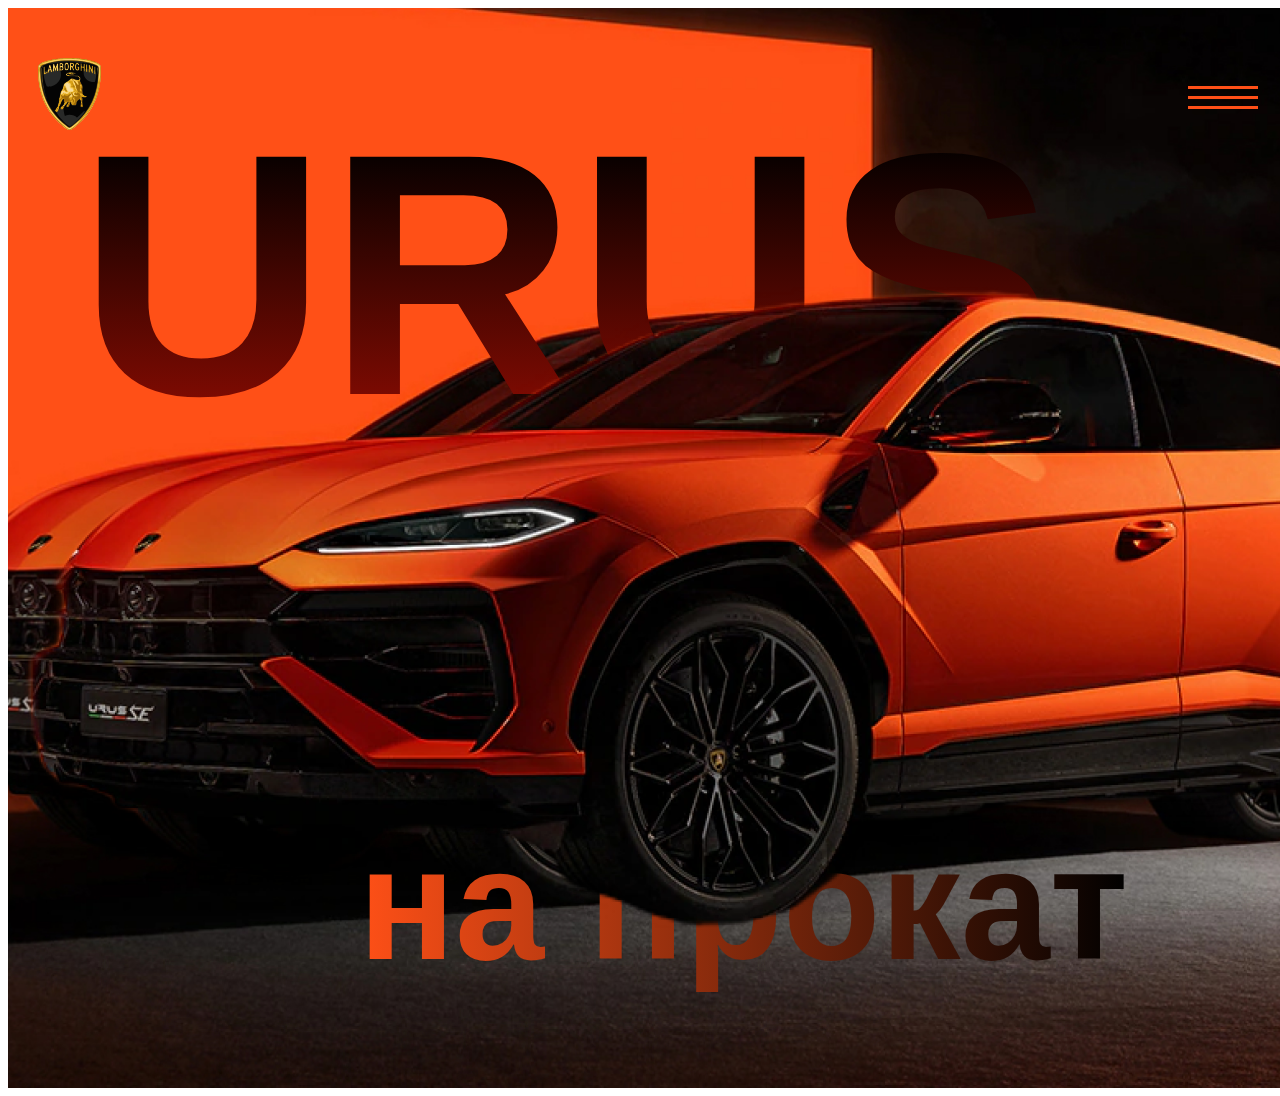
==== index.html @ 12954de3 "header-all" ====
<!DOCTYPE html>
<html lang="en">
<head>
    <meta charset="UTF-8">
    <meta name="viewport" content="width=device-width, initial-scale=1.0">
    <meta http-equiv="X-UA-Compatible" content="ie=edge">
    <title>URUS на прокат</title>
    
    <link rel="stylesheet" href="css/reset.css">
    <link rel="stylesheet" href="css/style.css">
</head>
<body>
    <header class="header">
      <div class="container">
        <div class="header__top">
          <a href="#" class="logo">
            <img class="logo__img" src="images/logo.svg" alt="">
          </a>
          <div class="menu">
            <button class="menu__btn">
              <span></span>
              <span></span>
              <span></span>
            </button>
          </div>
        </div>
        <div class="header__content">
          <h1 class="title">URUS</h1>
          <img class="header__images" src="images/urus.png" alt="">
          <h2 class="subtitle">на прокат</h2>
        </div>
      </div>
    </header>

    <script src="js/main.js"></script>
</body>
</html>
---- css/style.css ----
html{
    box-sizing: border-box;
} 

*,
*::after,
*::before{
  box-sizing: inherit;
}

a{
    color: inherit;
    text-decoration: none;
}

ul{
    list-style-type:none;
}

button{
background-color:transparent ;
padding: 0;
border: 0;
cursor: pointer;
}
 
.container{
    
padding: 0 10px;
margin: 0 auto;
}
body{
    font-family: "Inter", sans-serif;
    font-weight: 900;
    font-style: normal;
    font-size: 24px;
    line-height: 1.3; 
   width: 100%;

}
.header {
background-image: url(../images/header-bg.jpg);

height: 1080px;
background-size: cover;
background-position: center;
background-repeat: no-repeat;
}

.header__top{
    padding-top: 50px;
display: flex;
justify-content: space-between;
align-items: center;
margin-left: 20px;
margin-right: 20px;
}

.menu__btn{
display: flex;
flex-direction: column;
justify-content: space-between;
width: 70px;
height: 23px;
}

.menu__btn span{
background-color: #FF5017;
width: 100%;
height: 3px;
}

.header__content{
    position: relative;
    display: flex;
    flex-direction: column;
    justify-content: space-between;
}

.title{
    position: absolute;
    left: 60px;
 font-size: 345px;
 line-height: 0.8;
 padding: 0;
 margin: 0;
 background: linear-gradient(180deg, #000000 0%, #830B02 100%);
 -webkit-background-clip: text;
 -webkit-text-fill-color: transparent;
 background-clip: text;
 text-fill-color: transparent;

}
.subtitle{
    position: absolute;
    z-index: 0;
    top: 530px;
    right: 150px;
font-size: 160px;
background: linear-gradient(90deg, #FF5017 0%, #000000 100%);
-webkit-background-clip: text;
-webkit-text-fill-color: transparent;
background-clip: text;
text-fill-color: transparent;
align-self: flex-end;

}
.header__images{
position: absolute;
z-index: 1;
left: 0;
right: 0;
bottom: 0;
top:470px;
margin: auto;
}
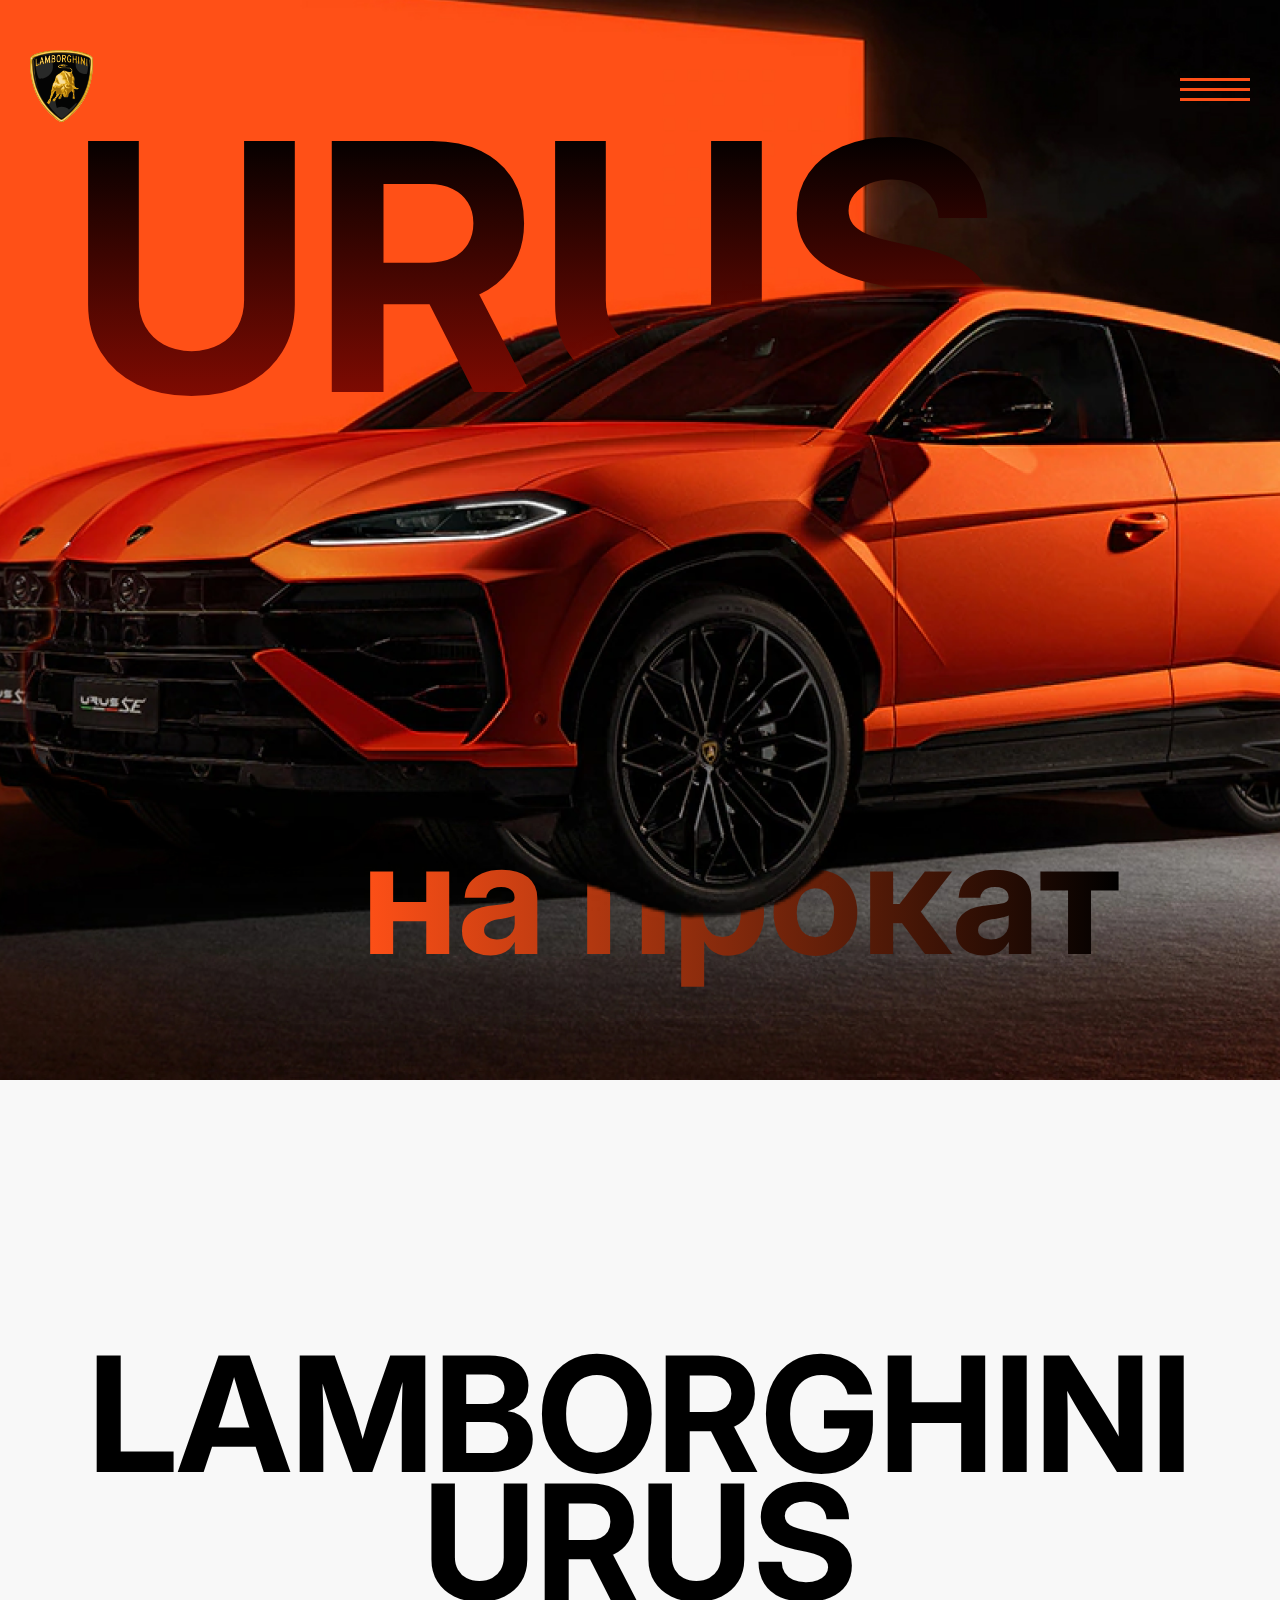
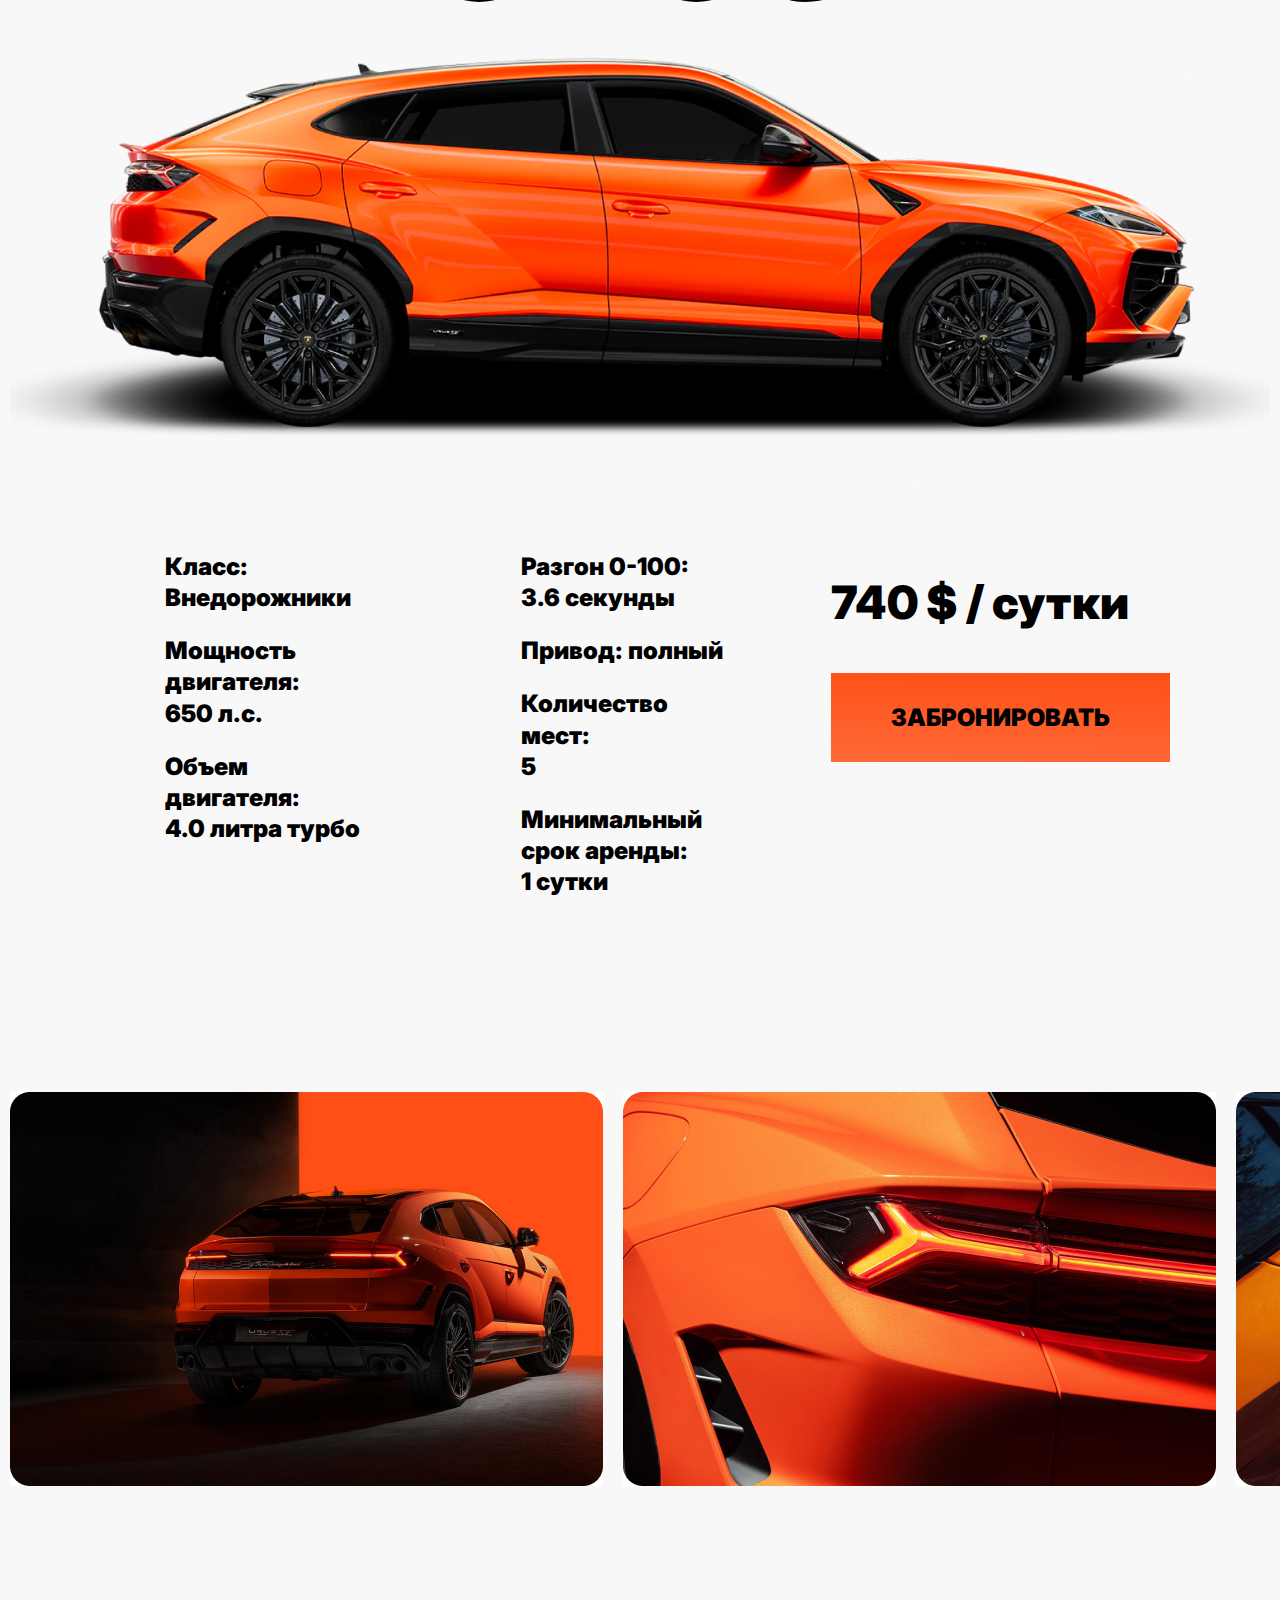
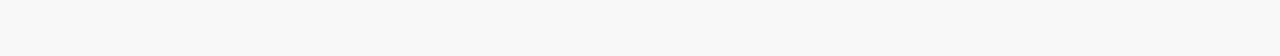
==== commit b824a605: "second section" ====
--- a/index.html
+++ b/index.html
@@ -5,7 +5,9 @@
     <meta name="viewport" content="width=device-width, initial-scale=1.0">
     <meta http-equiv="X-UA-Compatible" content="ie=edge">
     <title>URUS на прокат</title>
-    
+    <link rel="preconnect" href="https://fonts.googleapis.com">
+    <link rel="preconnect" href="https://fonts.gstatic.com" crossorigin>
+    <link href="https://fonts.googleapis.com/css2?family=Inter:ital,opsz,wght@0,14..32,900;1,14..32,900&display=swap" rel="stylesheet">
     <link rel="stylesheet" href="css/reset.css">
     <link rel="stylesheet" href="css/style.css">
 </head>
@@ -31,6 +33,57 @@
         </div>
       </div>
     </header>
+      <section class="info">
+        <div class="container">
+          <h2 class="info__title">
+            Lamborghini Urus
+          </h2>
+          <img src="images/info-car.png" alt="" class="info__img">
+          <div class="info__content">
+            <dl class="info__list">
+              <div class="info__class__line">
+              <dt>Класс:</dt>
+              <dd class="izmena">Внедорожники</dd>
+              </div>
+              <div class="info__class__line">
+              <dt>Мощность двигателя:</dt>
+              <dd class="izmena">   650 л.c.</dd>
+              </div>
+              <div class="info__class__line">
+              <dt>Объем двигателя:</dt>
+              <dd class="izmena">4.0 литра турбо</dd>
+              </div>
+              <div class="info__class__line">
+              <dt>Разгон 0-100:</dt>
+              <dd class="izmena">3.6 секунды</dd>
+              </div>
+              <div class="info__class__line">
+              <dt>Привод:</dt>
+              <dd class="izmena">полный</dd>
+              </div>
+              <div class="info__class__line">
+              <dt class="izmena">Количество мест:</dt>
+              <dd class="izmena">5</dd>
+              </div>
+              <div class="info__class__line">
+              <dt>Минимальный срок аренды:</dt>
+              <dd class="izmena">1 сутки</dd>
+              </div>
+            </dl>
+             <div class="order__box">
+             <p class="price">
+              740 $ / сутки
+             </p>
+             <button class="order">ЗАБРОНИРОВАТЬ</button>
+           </div>
+          </div>
+          <div class="info__galar">
+            <img src="images/gall-1.jpg" alt="">
+            <img src="images/gall-2.jpg" alt="">
+            <img src="images/gall-3.jpg" alt="">
+          </div>
+        </div>
+      </section>
 
     <script src="js/main.js"></script>
 </body>
--- a/css/style.css
+++ b/css/style.css
@@ -36,6 +36,8 @@
     font-size: 24px;
     line-height: 1.3; 
    width: 100%;
+   margin: 0;
+   padding: 0;
 
 }
 .header {
@@ -113,4 +115,67 @@
 bottom: 0;
 top:470px;
 margin: auto;
+}
+
+.info{
+    background-color: #f8f8f8;
+}
+
+.info{
+    padding: 170px 0;
+}
+.info__title{
+    text-align: center;
+    line-height: .8;
+    font-size: 160px;
+    text-transform: uppercase;
+    margin-bottom: 0;
+    margin-top: 100px;
+}
+.info__img{
+  margin: 0 auto;
+  max-width: 100%;
+  align-items: center;
+}
+.info__content{
+    display: flex;
+    margin-bottom: 170px;
+    padding-left: 155px;
+    padding-right: 100px;
+    gap: 94px;
+}
+.info__list{
+    column-count: 2;
+    gap: 140px;
+}
+.info__list dt,
+.info__list dd{
+display: inline-block;
+}
+.info__class__line{
+    margin-bottom: 22px;
+}
+.price{
+    margin-bottom: 40px;
+    font-size: 46px;
+}
+.order{
+padding: 30px 60px;
+background: linear-gradient(181.77deg, #FF5017 2.24%, #FF6837 99.25%);
+font-family: "Inter", sans-serif;
+    font-weight: 900;
+    font-size: 24px;
+}
+.info__galar{
+    display: flex;
+    justify-content: space-between;
+    
+    gap: 20px;
+    border-radius: 20px;
+}
+.info__galar img{
+    max-width: 100%;
+}
+.izmena{
+    margin-left: 0px;
 }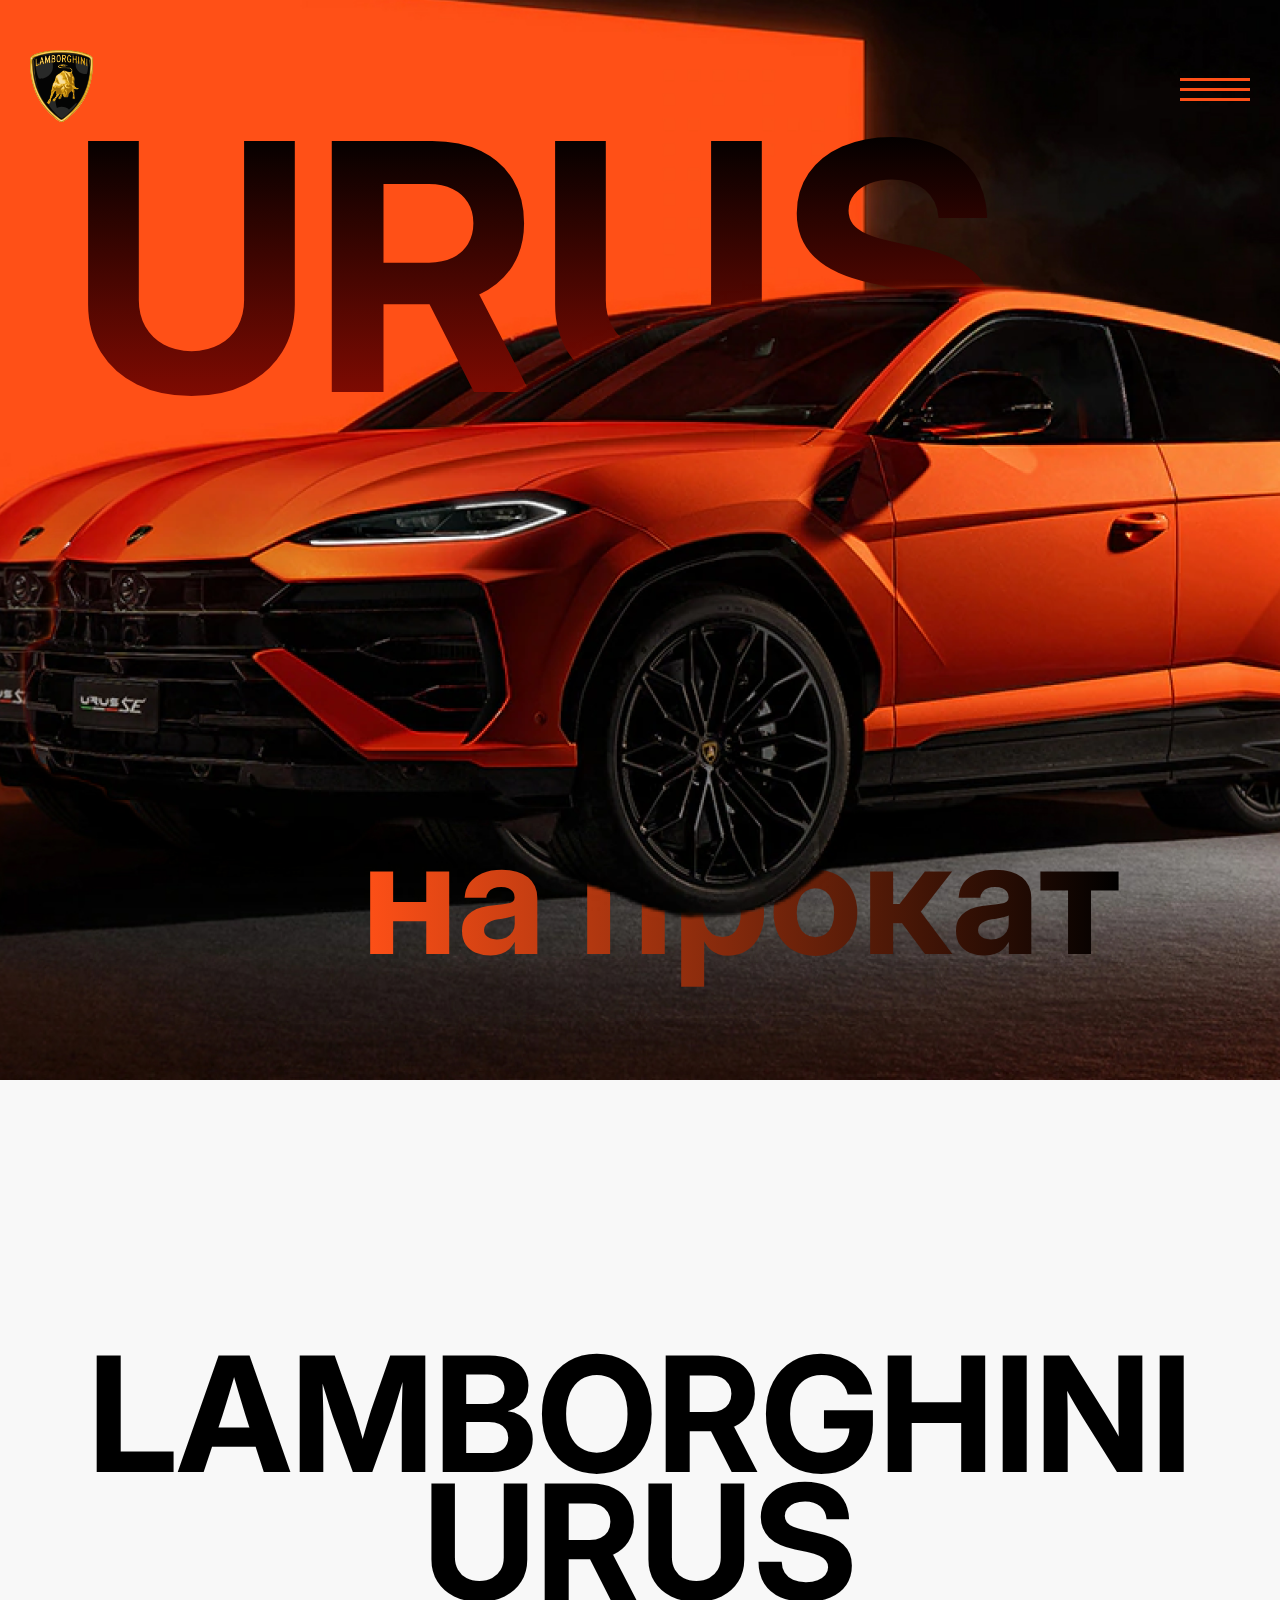
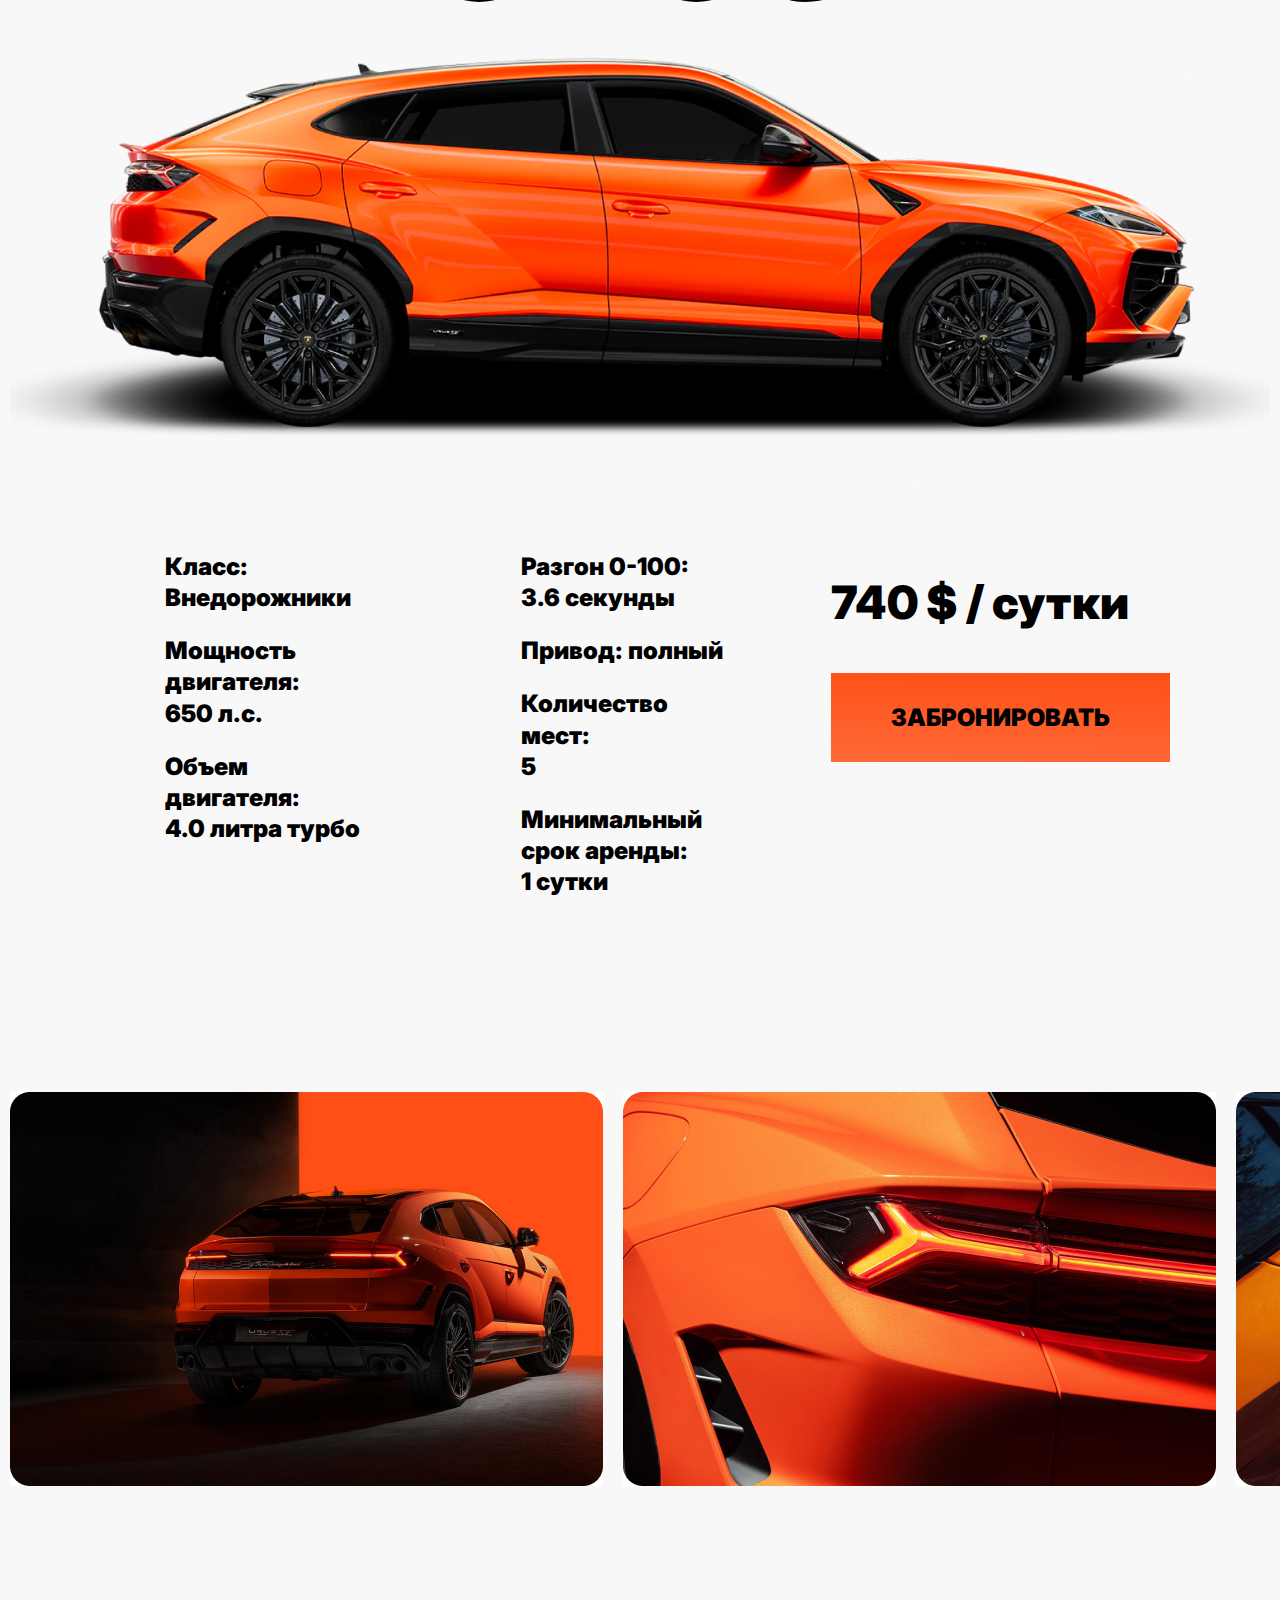
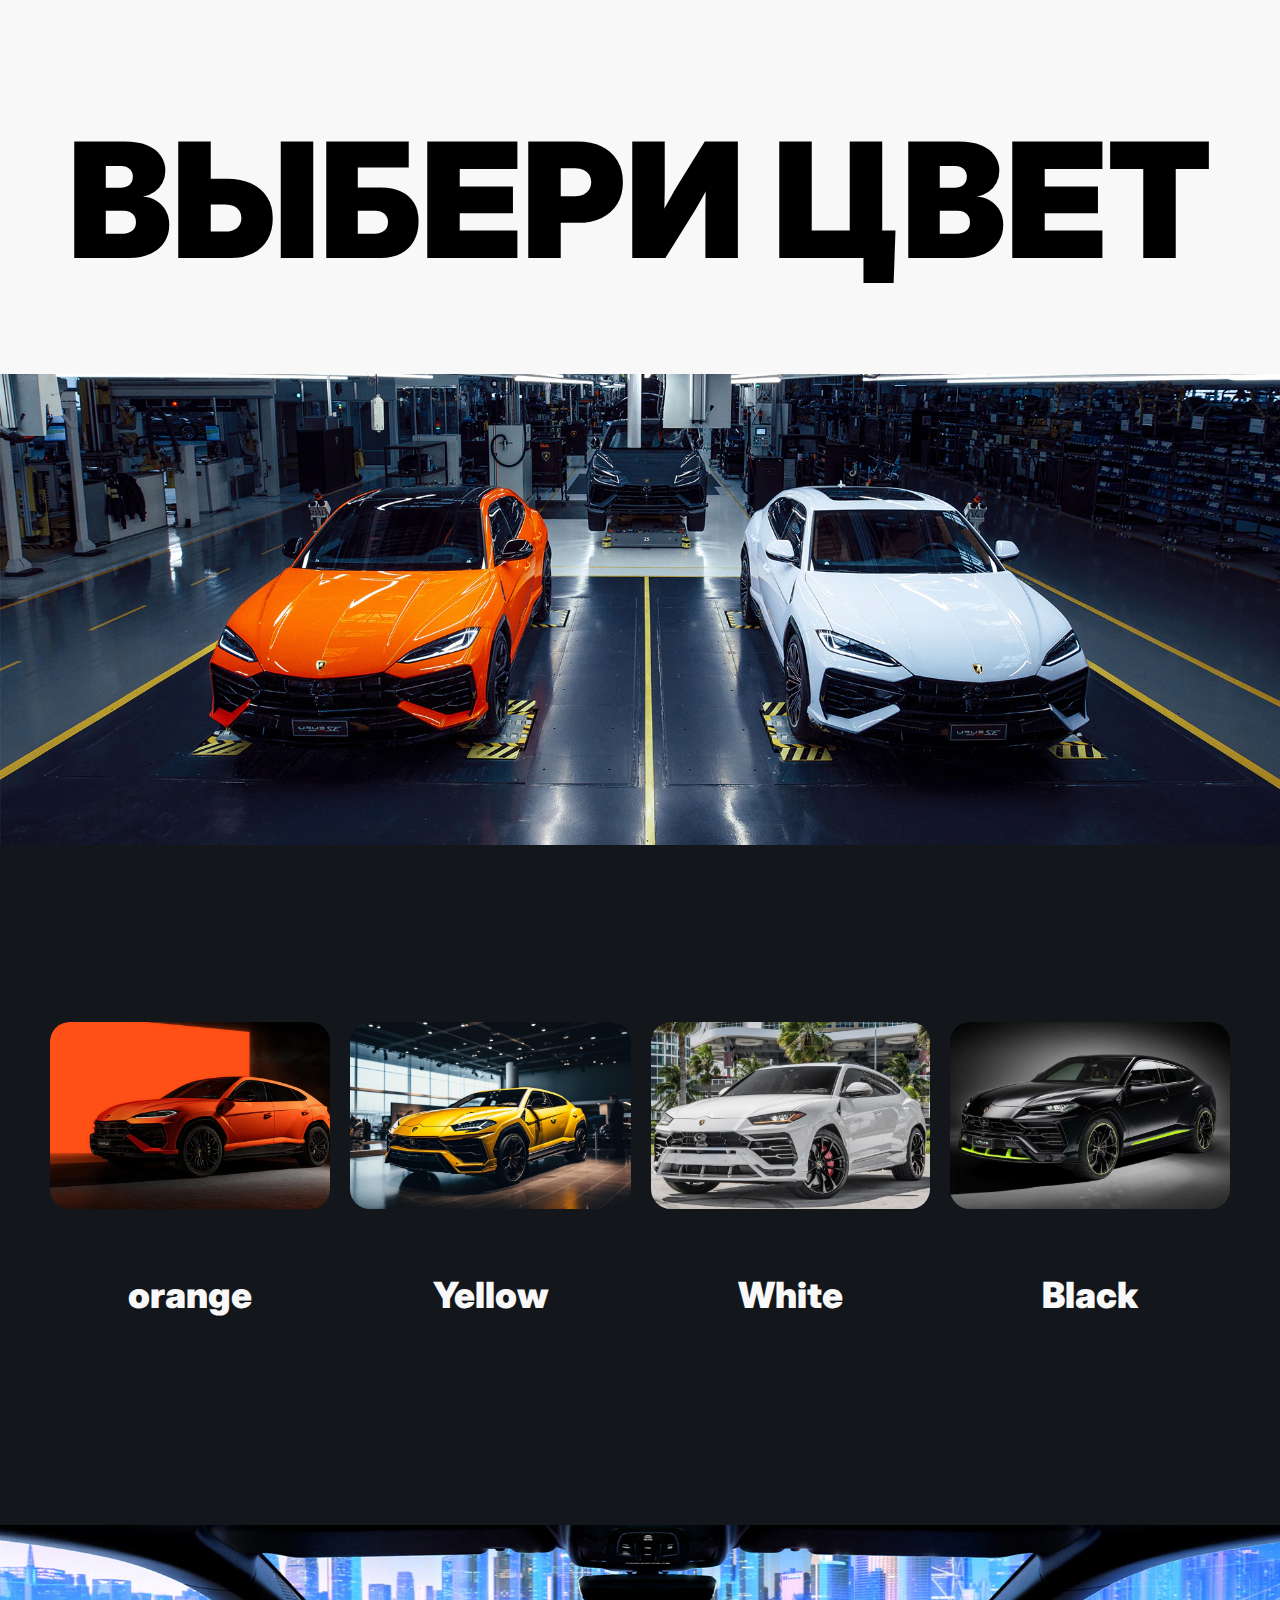
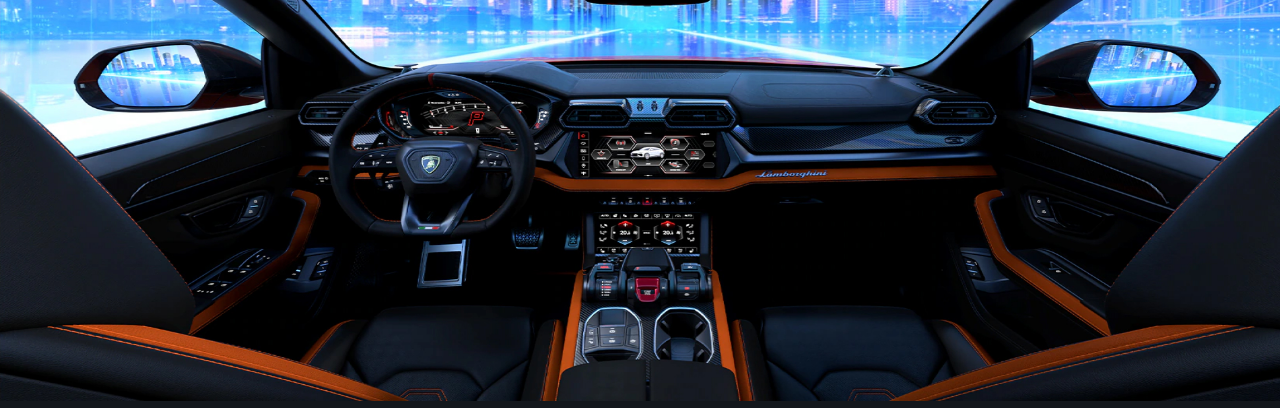
==== commit 3d48ed7e: "main/second version" ====
--- a/index.html
+++ b/index.html
@@ -84,7 +84,33 @@
           </div>
         </div>
       </section>
-
+        <div class="color">
+          <p class="color__text">
+            Выбери цвет
+          </p>
+          <div class="color__galary">
+            <img class="start" src="images/start.jpg" alt="">
+            <div class="color__box box">
+              <div class="box-item">
+              <img src="images/db-1.jpg" alt="">
+              <p class="gallary-box__text">orange</p>
+              </div>
+              <div class="box-item">
+              <img src="images/db-2.jpg" alt="">
+              <p class="gallary-box__text">Yellow</p>
+              </div>
+              <div class="box-item">
+              <img src="images/db-3.jpg" alt="">
+              <p class="gallary-box__text">White</p>
+              </div>
+              <div class="box-item">
+              <img src="images/db-4.jpg" alt="">
+              <p class="gallary-box__text">Black</p>
+              </div>
+            </div>
+            <img class="end" src="images/end.jpg" alt="">
+          </div>
+        </div>
     <script src="js/main.js"></script>
 </body>
 </html>--- a/css/style.css
+++ b/css/style.css
@@ -38,6 +38,7 @@
    width: 100%;
    margin: 0;
    padding: 0;
+   background-color: #f8f8f8;
 
 }
 .header {
@@ -178,4 +179,38 @@
 }
 .izmena{
     margin-left: 0px;
-}+}
+.color{
+    background-color: #f8f8f8;
+    margin-top: -120px;
+}
+.color__text{
+    text-align: center;
+    text-transform: uppercase;
+    font-size: 160px;
+    margin-bottom: 70px;
+}
+.color__galary{
+    background-color :#13171C;
+}
+.start,
+.end{
+width: 100%;
+margin: 0 auto;
+}
+.box{
+padding: 170px 50px;
+gap: 20px;
+display: flex;
+justify-content: space-between;
+text-align: center;
+}
+.box img{
+max-width: 100%;
+border-radius: 20px;
+margin-bottom: 20px;
+}
+.box p{
+font-size: 36px;
+color: #f8f8f8;
+} 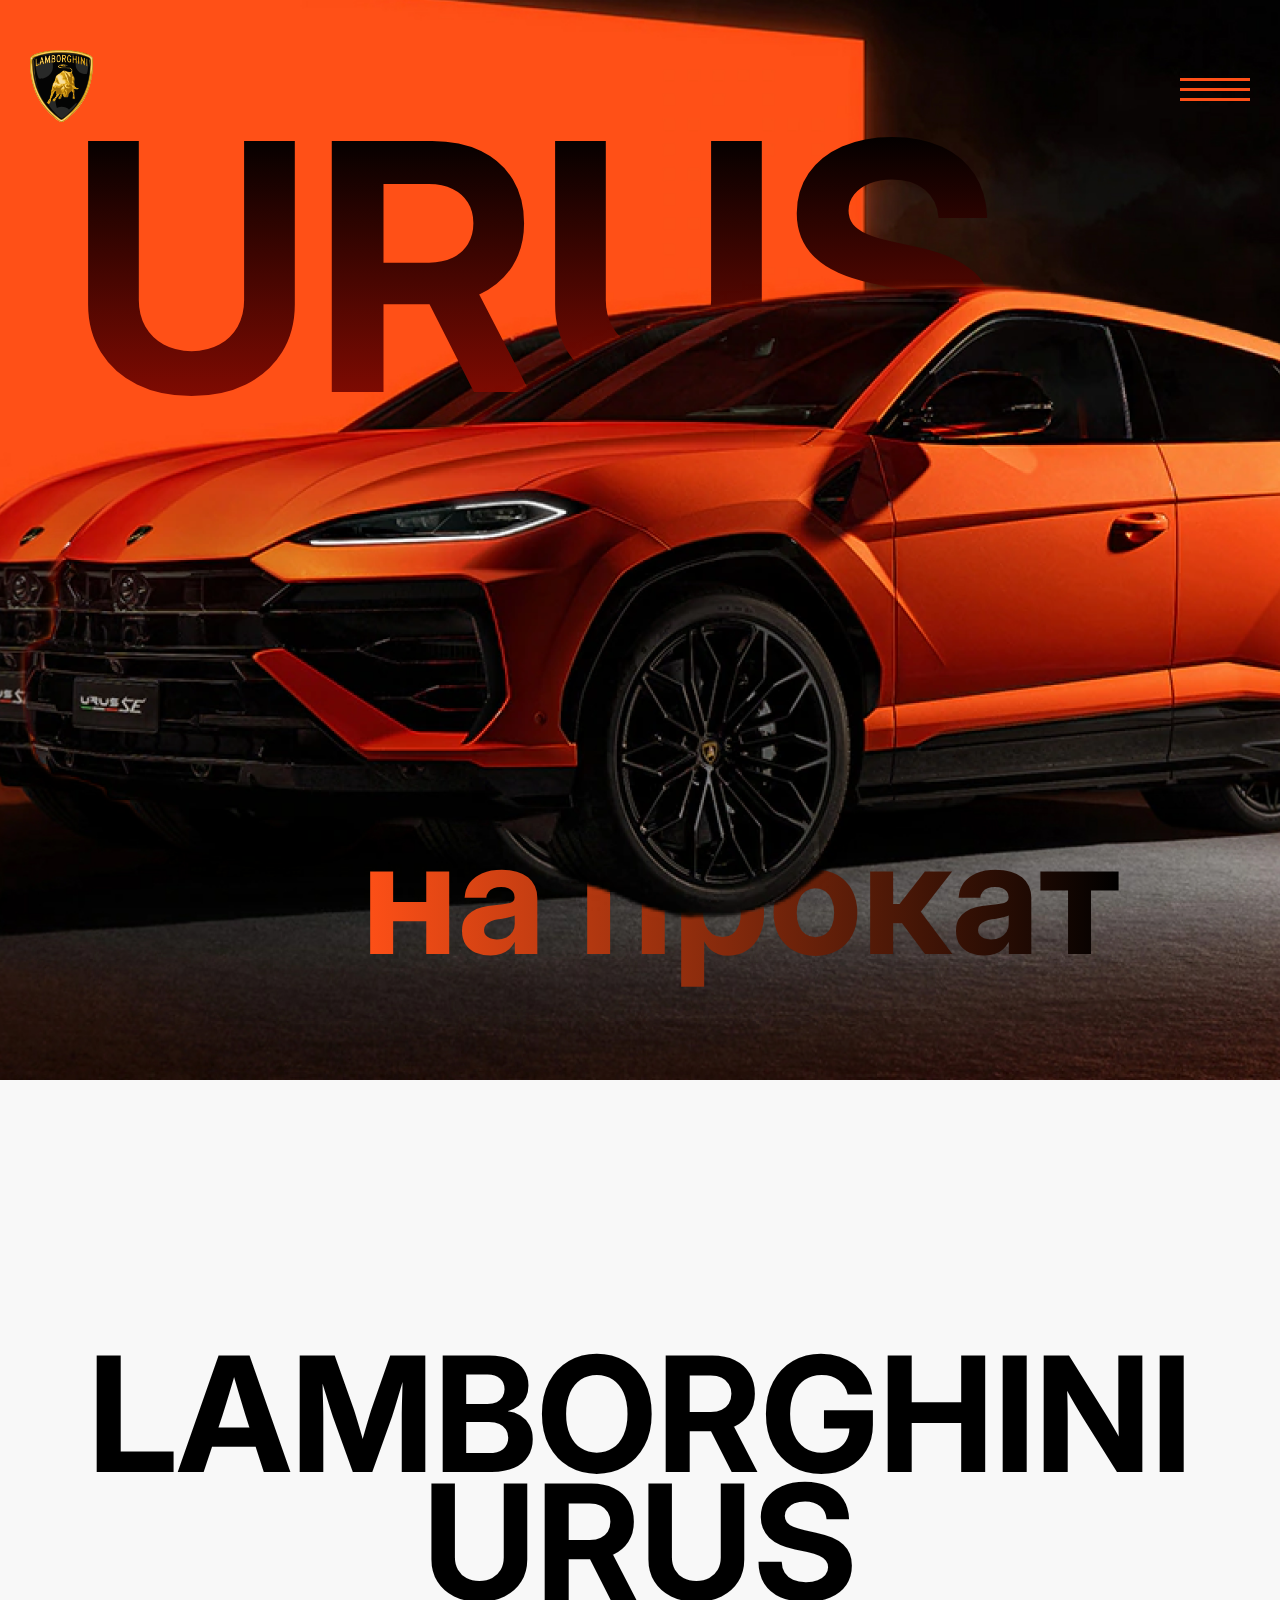
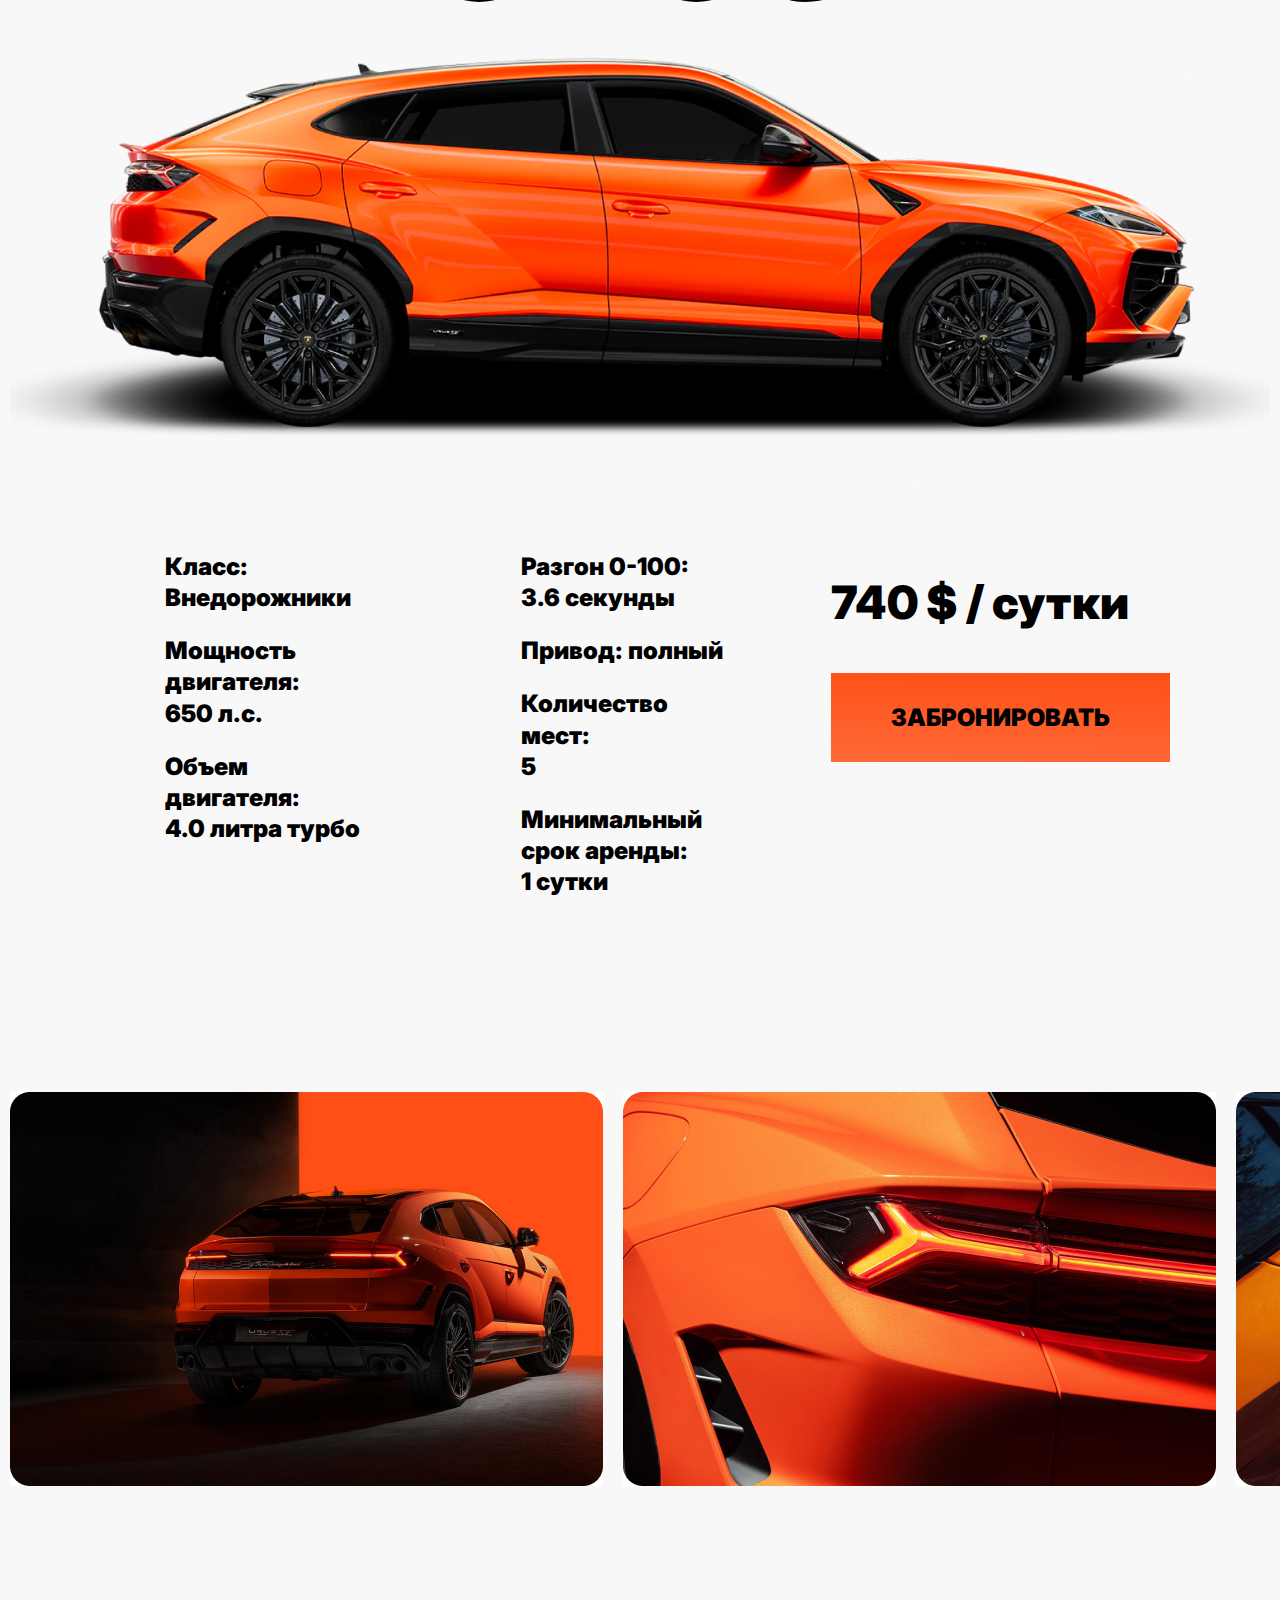
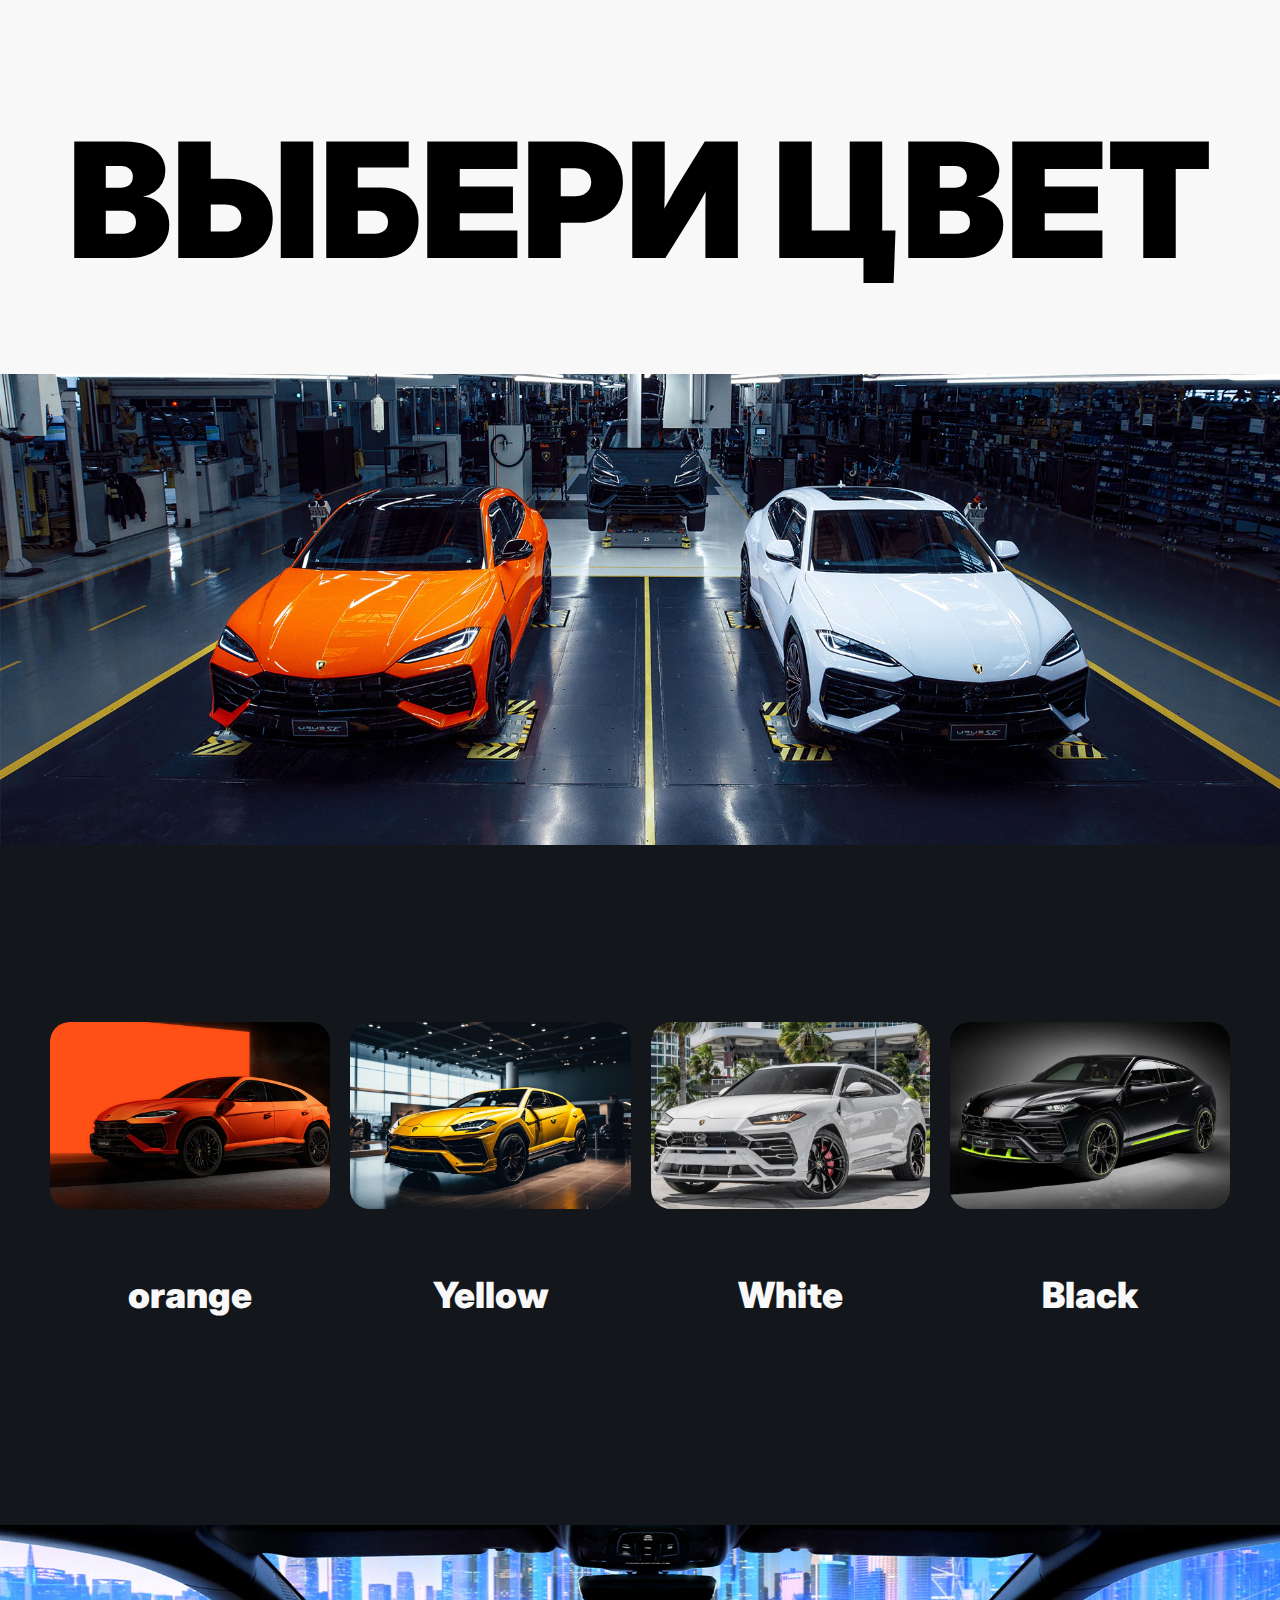
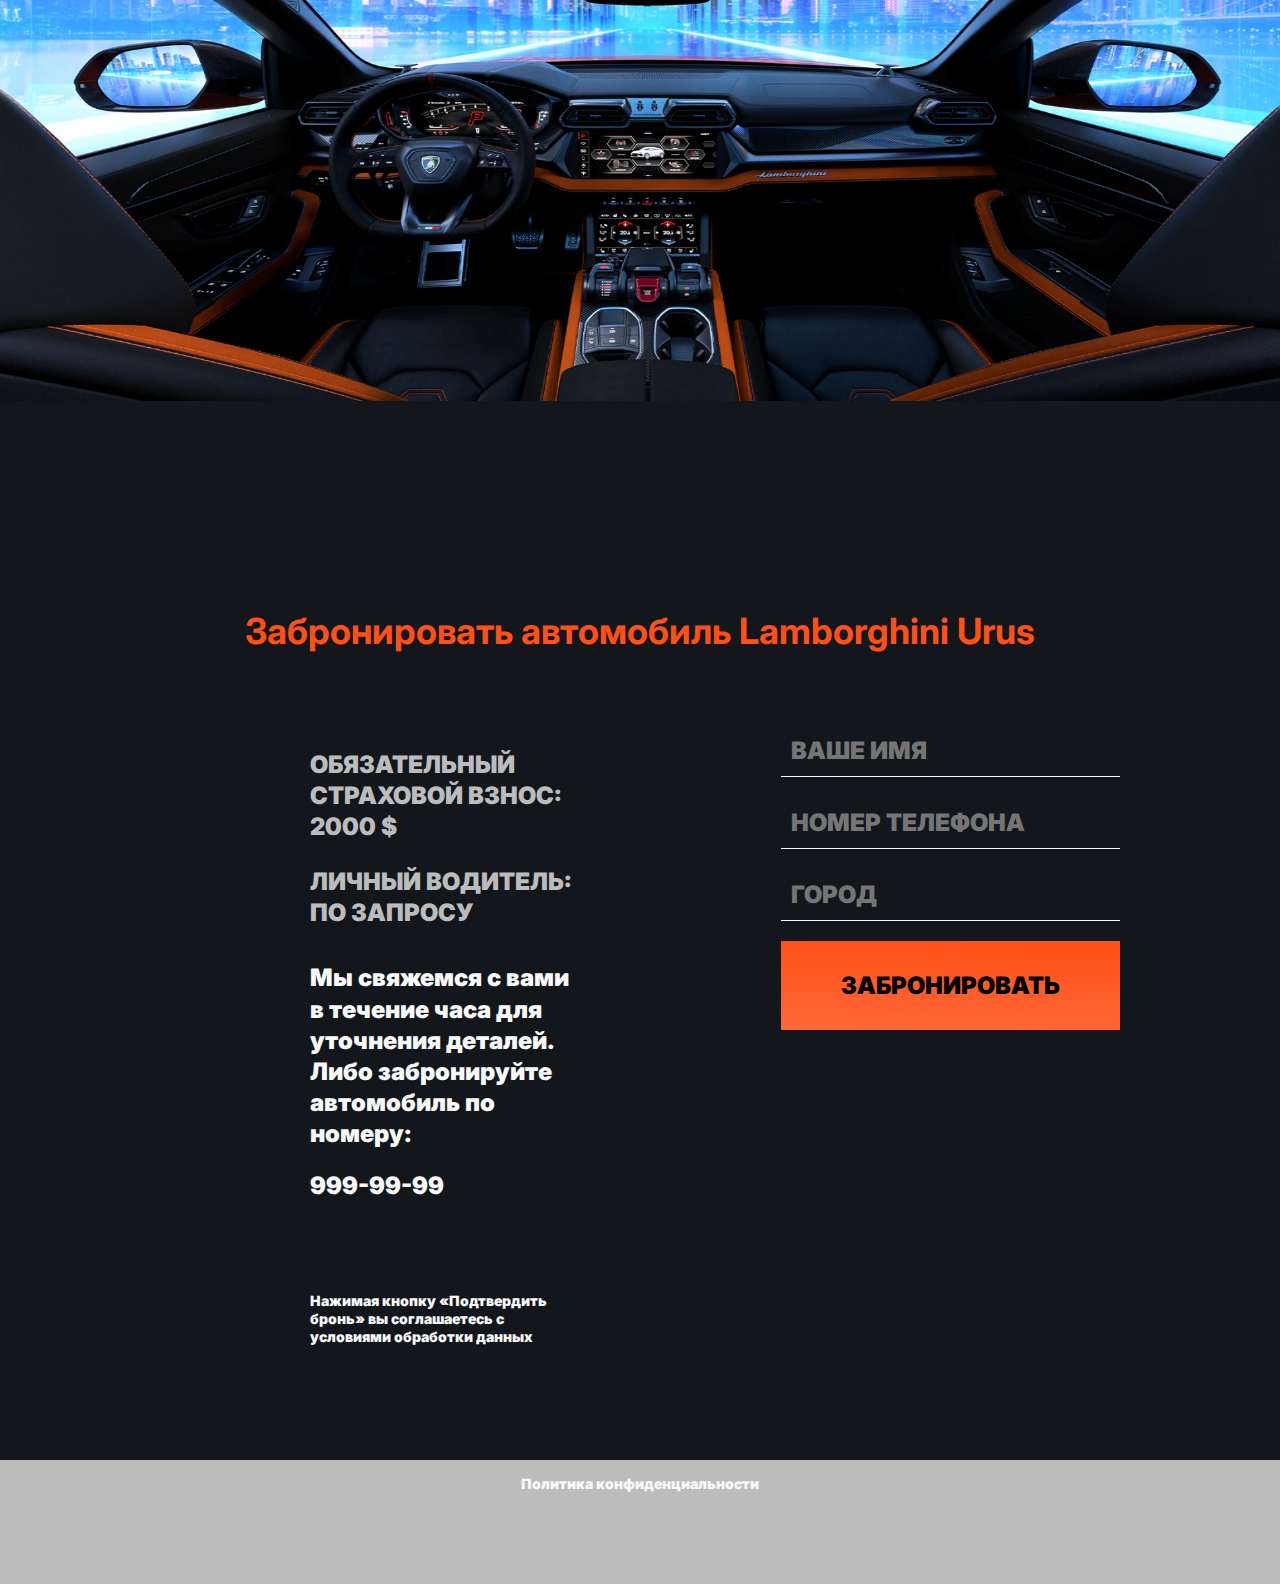
==== commit ca23cd6f: "last block and footer" ====
--- a/index.html
+++ b/index.html
@@ -111,6 +111,37 @@
             <img class="end" src="images/end.jpg" alt="">
           </div>
         </div>
+
+        <section class="contacts">
+          <div class="container">
+            <h2 class="contacts__title">
+              Забронировать автомобиль Lamborghini Urus
+            </h2>
+            <div class="contacts__box">
+              <div class="contacts__info">
+                 <p class="contacts__headtext">Обязательный страховой взнос: 2000 $</p>
+                 <p class="contacts__headtext">личный водитель: по запросу</p>
+                 <p class="contacts__text">
+                  Мы свяжемся с вами в течение часа для уточнения деталей. 
+                  Либо забронируйте автомобиль по номеру:
+                 </p>
+                 <a href="tel:999-99-99" class="phone">999-99-99</a>
+                 <p class="contacts__text-rules">
+                  Нажимая кнопку «Подтвердить бронь» вы соглашаетесь с условиями обработки данных
+                 </p>
+              </div>
+              <form action="" class="contscts__form ">
+                 <input class="form__input" type="text" placeholder="Ваше имя">
+                 <input class="form__input" type="text" placeholder="НОМЕР ТЕЛЕФОНА">
+                 <input class="form__input" type="text" placeholder="ГОРОД">
+                 <button type="submit" class="order form__order">ЗАБРОНИРОВАТЬ</button> 
+              </form>
+            </div>
+          </div>
+        </section>
+        <footer class="footer">
+          <a href="#" class="footer__link">Политика конфиденциальности</a>
+        </footer>
     <script src="js/main.js"></script>
 </body>
 </html>--- a/css/style.css
+++ b/css/style.css
@@ -213,4 +213,86 @@
 .box p{
 font-size: 36px;
 color: #f8f8f8;
-} +} 
+.contacts{
+    padding-top: 170px;
+    padding-bottom: 100px;
+    background-color :#13171C;
+
+}
+.contacts__title{
+    text-align: center;
+    margin-bottom: 70px;
+    font-size: 36px;
+    color:#FF5017 ;
+}
+.contacts__box{
+    display: flex;
+    justify-content: space-between;
+    gap: 40px 200px;
+    padding-left: 300px;
+    padding-right: 150px;
+
+}
+.contacts__headtext{
+    color: #BCBCBC;
+    text-transform: uppercase;
+    margin-bottom: 20px;
+}
+.contacts__info{
+    max-width: 565px;
+}
+.contacts__text,
+.contacts__text-rules,
+.phone{
+color: #f8f8f8;
+}
+.contacts__text{
+    padding-top: 10px;
+    margin-bottom: 20px;
+    max-width: 477px;
+}
+.contacts__text-rules{
+    padding-top: 77px;
+    font-size: 14px;
+max-width: 340px;
+}
+.contscts__form{
+flex-basis: 594px;
+}
+.form__input{
+display: block;
+width: 100%;
+margin-bottom: 20px;
+max-width: 594px;
+padding: 10px;
+font-size: 24px;
+line-height: 1.3;
+font-family: "Inter", sans-serif;
+font-weight: 900;
+text-transform: uppercase;
+color: #f8f8f8;
+background-color: transparent;
+border: none;
+border-bottom:1px solid #f8f8f8;
+}
+.form__input::placeholder{
+    font-size: 24px;
+line-height: 1.3;
+font-family: "Inter", sans-serif;
+font-weight: 900;
+text-transform: uppercase;
+}
+
+.form__order{
+    width: 100%;
+    
+}
+
+.footer{
+    text-align: center;
+    padding: 15px 0 90px;
+    font-size: 14px;
+    color: #f8f8f8;
+    background-color: #BCBCBC;
+}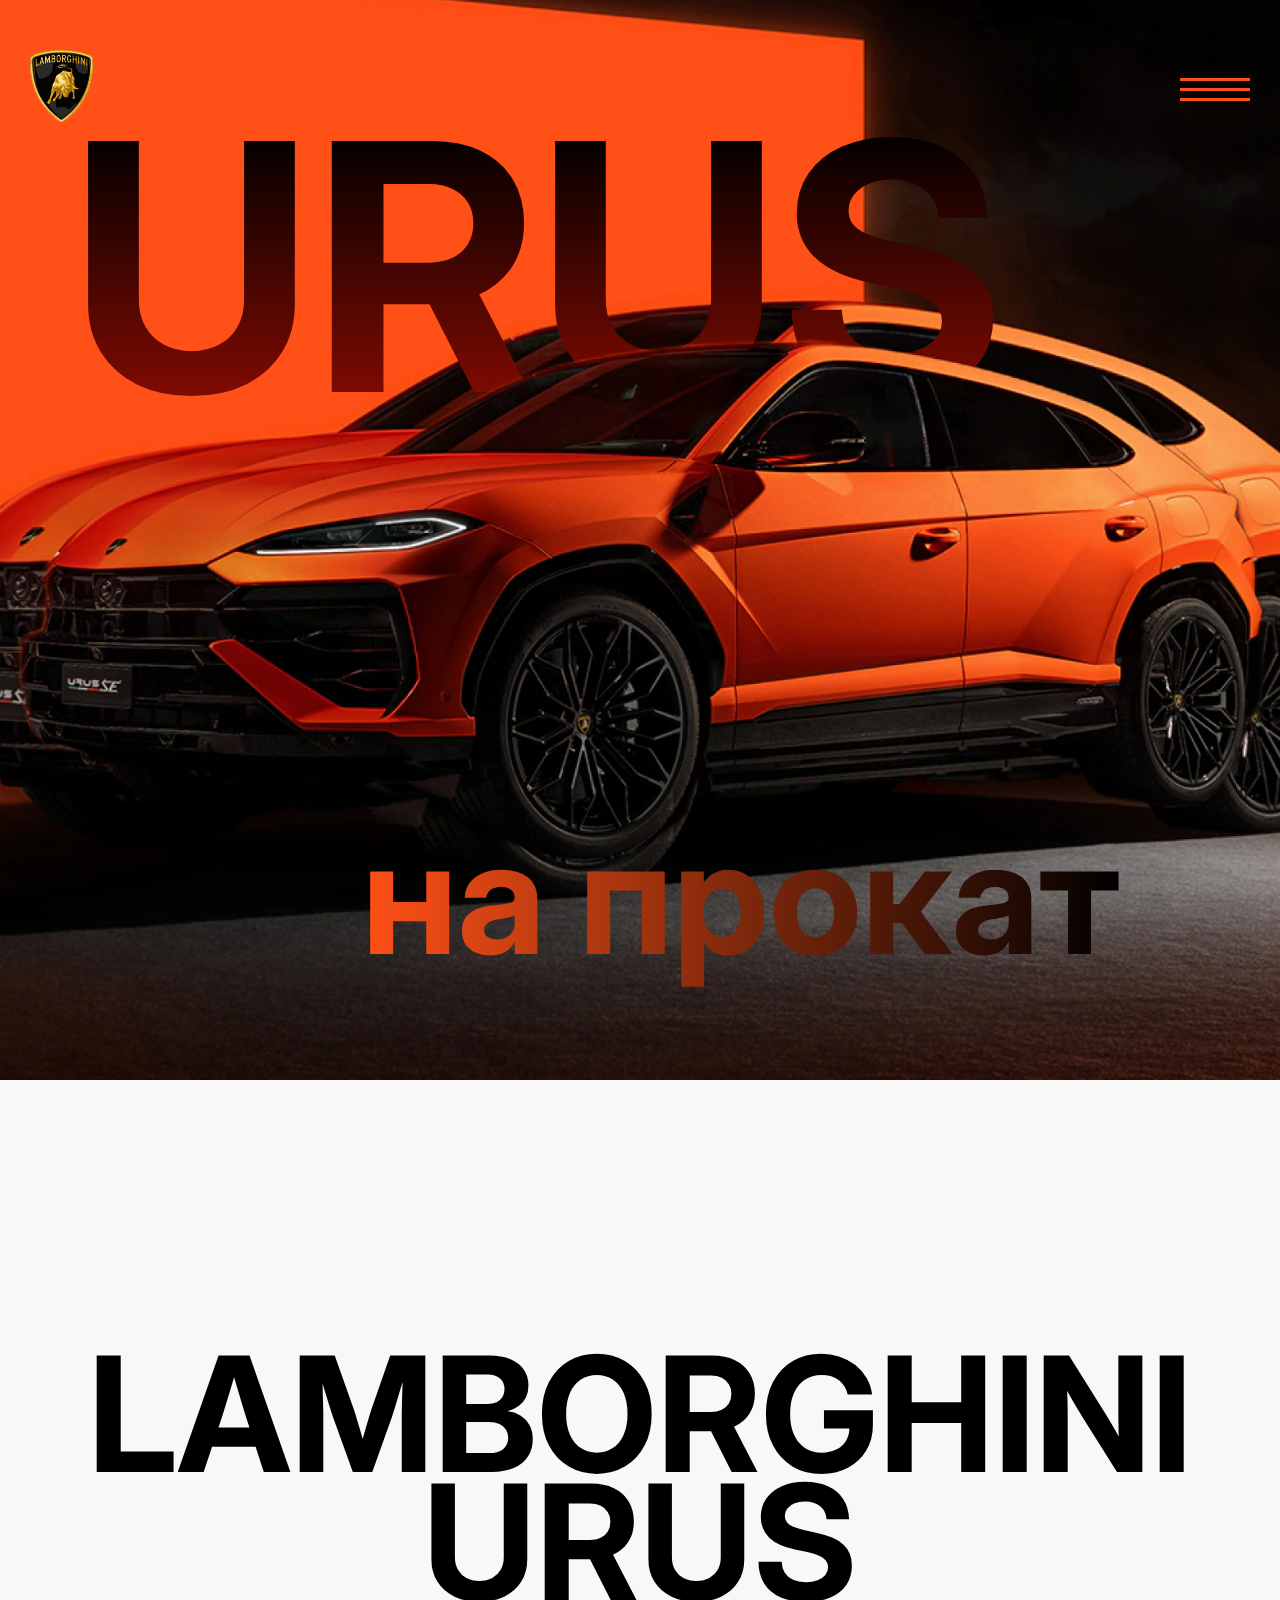
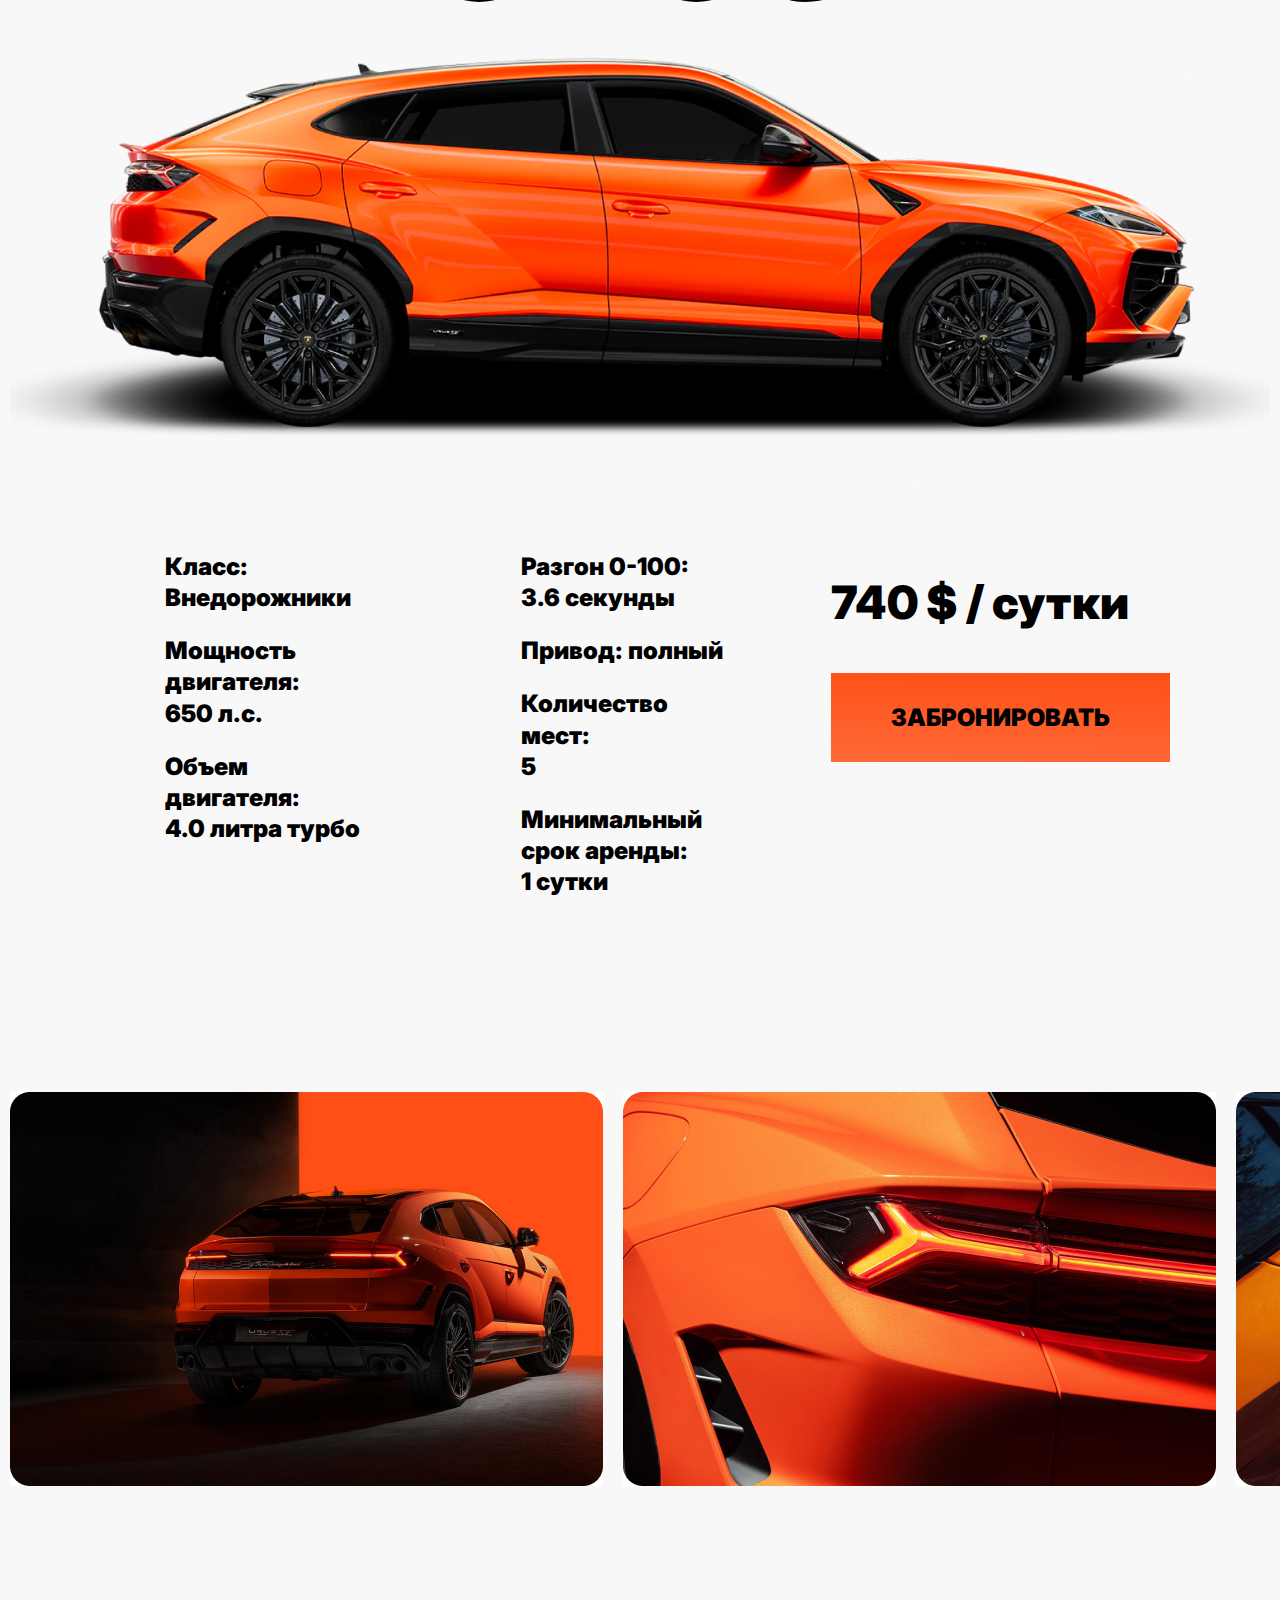
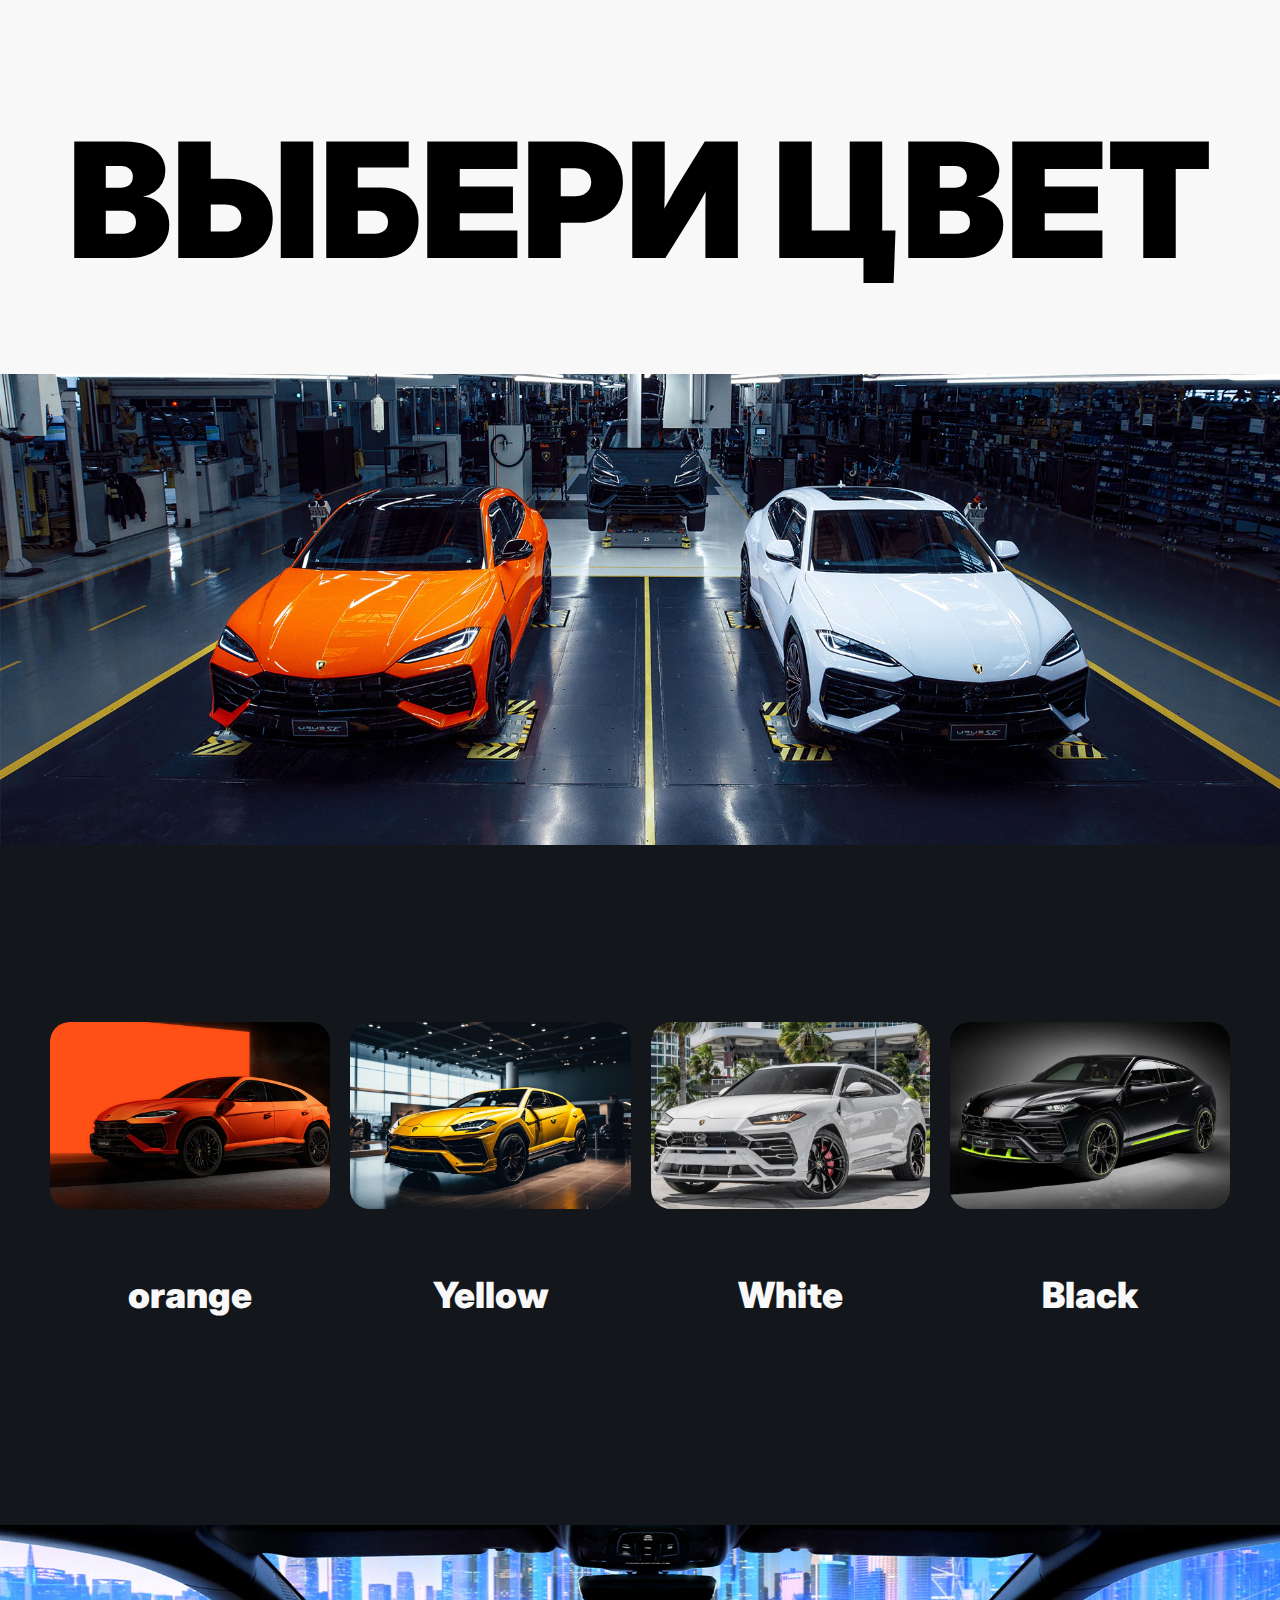
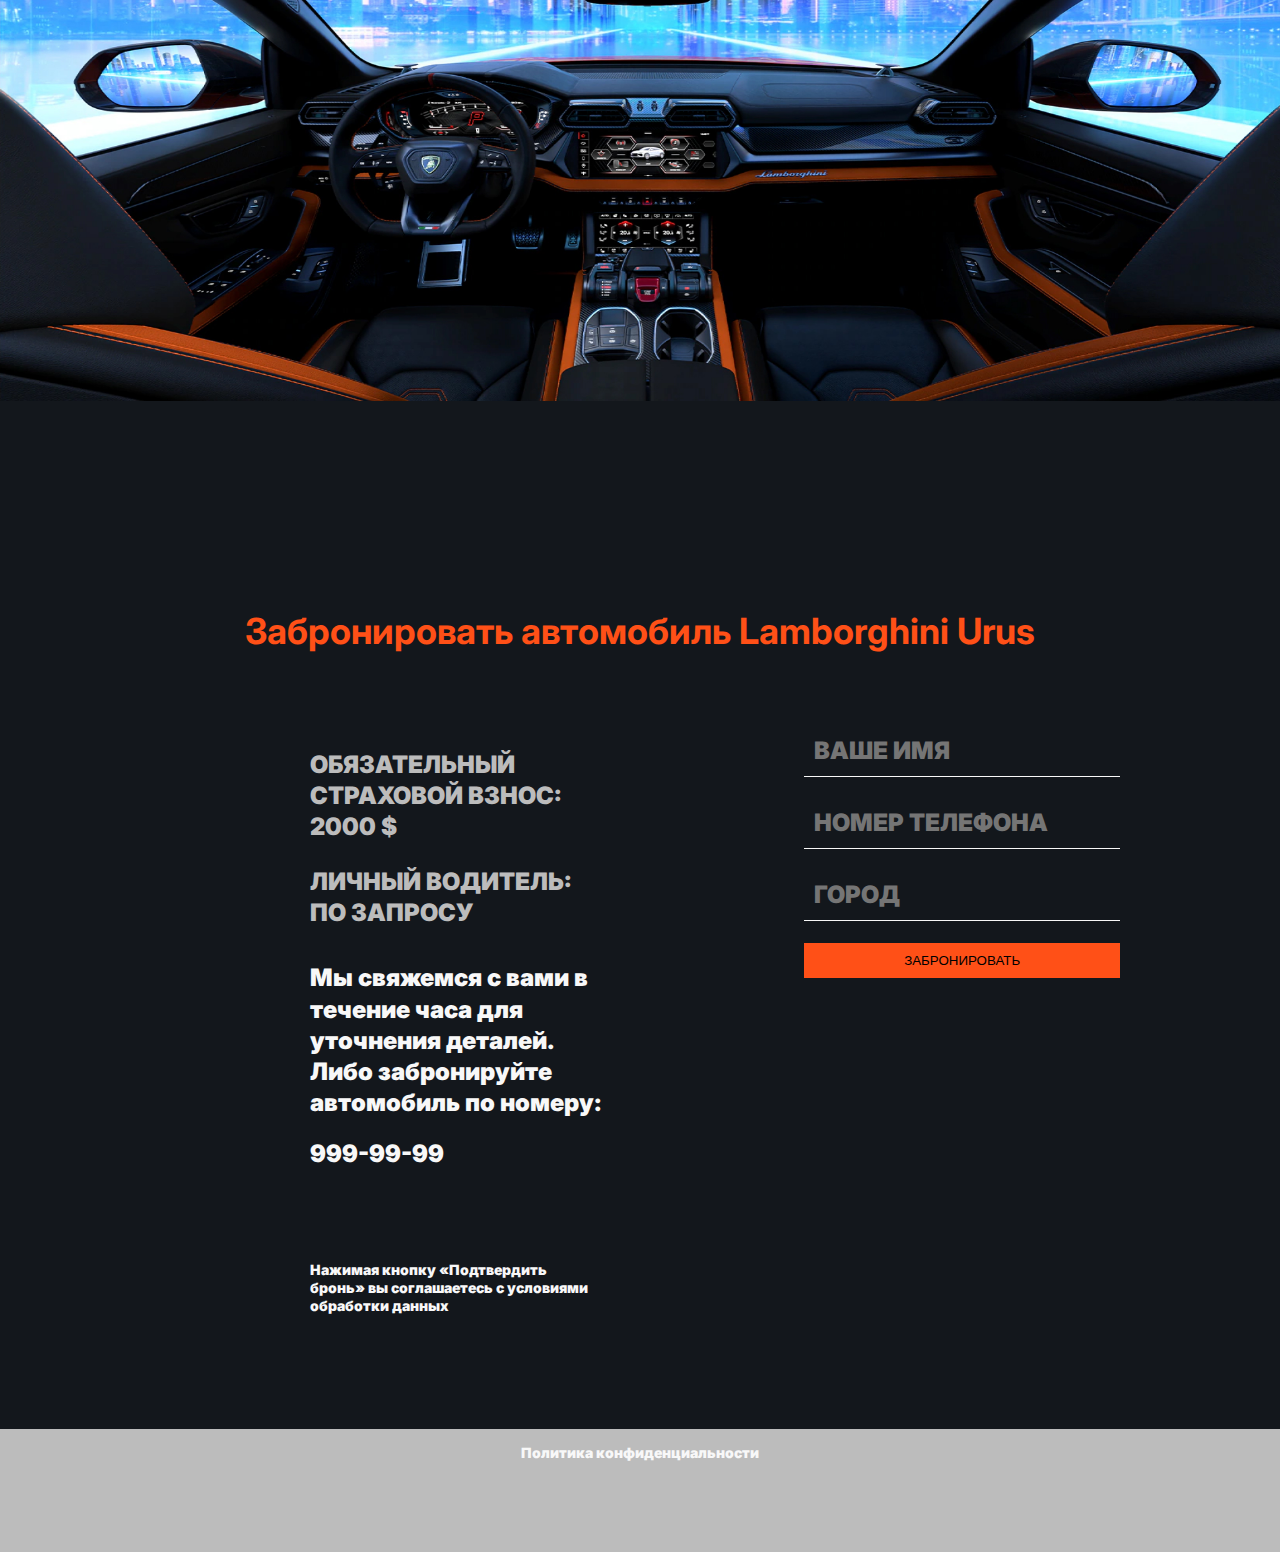
==== commit f199f40c: "obj and Nado vernutsa1" ====
--- a/index.html
+++ b/index.html
@@ -134,14 +134,14 @@
                  <input class="form__input" type="text" placeholder="Ваше имя">
                  <input class="form__input" type="text" placeholder="НОМЕР ТЕЛЕФОНА">
                  <input class="form__input" type="text" placeholder="ГОРОД">
-                 <button type="submit" class="order form__order">ЗАБРОНИРОВАТЬ</button> 
+                 <button type="submit" class="form__order">ЗАБРОНИРОВАТЬ</button> 
               </form>
             </div>
           </div>
         </section>
         <footer class="footer">
           <a href="#" class="footer__link">Политика конфиденциальности</a>
-        </footer>
+        </footer> 
     <script src="js/main.js"></script>
 </body>
 </html>--- a/css/style.css
+++ b/css/style.css
@@ -116,6 +116,7 @@
 bottom: 0;
 top:470px;
 margin: auto;
+max-width: 100%;
 }
 
 .info{
@@ -286,7 +287,9 @@
 
 .form__order{
     width: 100%;
-    
+    background-color: #FF5017;
+    padding-top: 10px;
+    padding-bottom: 10px;
 }
 
 .footer{
